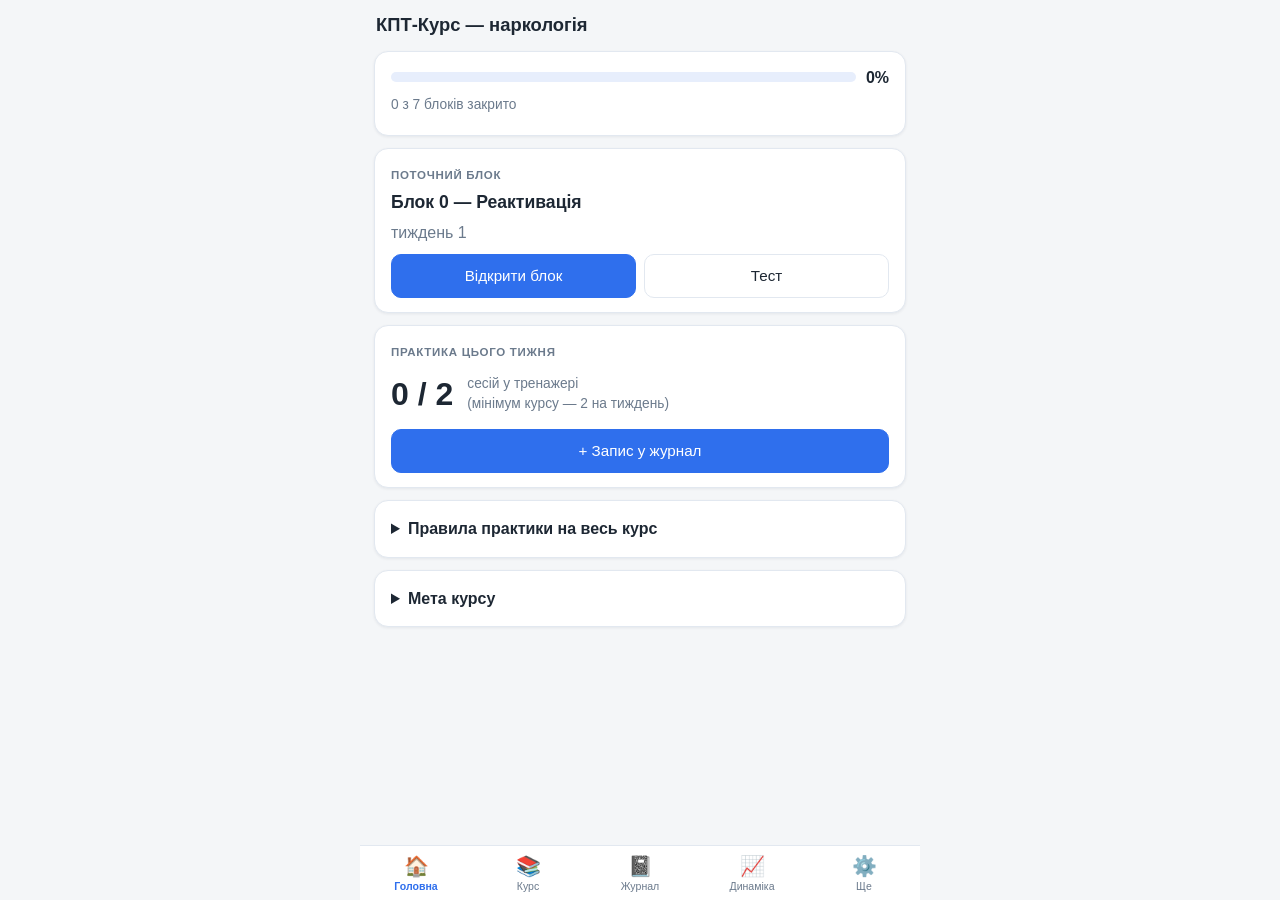
==== docs/index.html @ 7f6b6d1b "KPT course PWA: blocks, quizzes, session journal, CTS-R/MITI tracking Co-Authored-By: Claude Fable 5" ====
<!DOCTYPE html>
<html lang="uk">
<head>
  <meta charset="UTF-8">
  <meta name="viewport" content="width=device-width, initial-scale=1, viewport-fit=cover">
  <title>КПТ-Курс</title>
  <meta name="description" content="Супровід 16-тижневого курсу КПТ (наркологічний профіль): блоки, журнал сесій, тести знань, динаміка CTS-R/MITI.">
  <meta name="theme-color" content="#2f6fed">
  <link rel="manifest" href="manifest.webmanifest">
  <link rel="icon" href="icons/icon-192.png">
  <link rel="apple-touch-icon" href="icons/icon-192.png">
  <meta name="apple-mobile-web-app-capable" content="yes">
  <meta name="apple-mobile-web-app-status-bar-style" content="default">
  <meta name="apple-mobile-web-app-title" content="КПТ-Курс">
  <link rel="stylesheet" href="css/style.css">
</head>
<body>
  <div id="app"></div>
  <script src="js/data/course.js"></script>
  <script src="js/data/quiz.js"></script>
  <script src="js/store.js"></script>
  <script src="js/app.js"></script>
</body>
</html>
---- docs/css/style.css ----
:root {
  --bg: #f4f6f8;
  --card: #ffffff;
  --text: #1d2733;
  --muted: #6b7a8c;
  --accent: #2f6fed;
  --accent-soft: #e7eefc;
  --ok: #1f9d55;
  --ok-soft: #e3f5ea;
  --no: #d64545;
  --no-soft: #fbeaea;
  --warn-soft: #fdf3e3;
  --border: #e2e8f0;
  --radius: 14px;
  --shadow: 0 1px 3px rgba(20, 30, 50, 0.07);
}
@media (prefers-color-scheme: dark) {
  :root {
    --bg: #12161c;
    --card: #1c232d;
    --text: #e8edf3;
    --muted: #93a1b3;
    --accent: #6899f5;
    --accent-soft: #24304a;
    --ok: #4cc07d;
    --ok-soft: #1c3328;
    --no: #e07575;
    --no-soft: #3a2225;
    --warn-soft: #3a3122;
    --border: #2c3644;
    --shadow: none;
  }
}

* { box-sizing: border-box; }
html { -webkit-text-size-adjust: 100%; }
body {
  margin: 0;
  font-family: -apple-system, "Segoe UI", Roboto, "Helvetica Neue", Arial, sans-serif;
  background: var(--bg);
  color: var(--text);
  line-height: 1.45;
}

#app { max-width: 560px; margin: 0 auto; padding-bottom: calc(70px + env(safe-area-inset-bottom)); }

.top {
  position: sticky; top: 0; z-index: 10;
  background: var(--bg);
  padding: calc(12px + env(safe-area-inset-top)) 16px 8px;
  display: flex; align-items: center; gap: 8px;
}
.top h1 { font-size: 1.15rem; margin: 0; }
.back {
  text-decoration: none; color: var(--accent);
  font-size: 1.7rem; line-height: 1; padding: 0 8px 4px 0;
}

main { padding: 4px 14px 16px; }

.card {
  background: var(--card);
  border: 1px solid var(--border);
  border-radius: var(--radius);
  box-shadow: var(--shadow);
  padding: 14px 16px;
  margin-bottom: 12px;
}

h2 { font-size: 1.1rem; margin: 4px 0 2px; }
h3 { font-size: 1rem; margin: 0; }
p { margin: 6px 0; }
.small { font-size: 0.86rem; }
.muted { color: var(--muted); }
.center { text-align: center; }
.overline {
  font-size: 0.72rem; text-transform: uppercase; letter-spacing: 0.06em;
  color: var(--muted); margin: 4px 0 6px; font-weight: 600;
}

/* Кнопки */
.btn {
  display: inline-block;
  background: var(--card);
  border: 1px solid var(--border);
  color: var(--text);
  border-radius: 10px;
  padding: 10px 16px;
  font-size: 0.95rem;
  text-align: center;
  text-decoration: none;
  cursor: pointer;
  font-family: inherit;
}
.btn.primary { background: var(--accent); border-color: var(--accent); color: #fff; }
.btn.danger { background: var(--no-soft); border-color: var(--no); color: var(--no); }
.btn.wide { display: block; width: 100%; margin-top: 8px; }
.btn-row { display: flex; gap: 8px; margin-top: 10px; }
.btn-row .btn { flex: 1; }
.link-btn {
  background: none; border: none; color: var(--muted);
  font-size: 0.8rem; padding: 4px 0; cursor: pointer; text-decoration: underline;
}
.file-btn { display: block; margin-top: 8px; }

/* Прогрес */
.progress-row { display: flex; align-items: center; gap: 10px; }
.progress-bar {
  flex: 1; height: 10px; border-radius: 6px;
  background: var(--accent-soft); overflow: hidden;
}
.progress-bar.slim { height: 5px; margin: 6px 0 12px; }
.progress-bar div { height: 100%; background: var(--accent); border-radius: 6px; transition: width 0.3s; }
.progress-num { font-weight: 700; }

.big-num { font-size: 2rem; font-weight: 700; margin: 4px 0; }
.big-num.ok { color: var(--ok); }
.week-sessions { display: flex; align-items: center; gap: 14px; margin: 6px 0; }

/* Блоки */
.block-card {
  display: flex; align-items: center; gap: 12px;
  text-decoration: none; color: inherit;
}
.block-num {
  min-width: 40px; height: 40px; border-radius: 50%;
  background: var(--accent-soft); color: var(--accent);
  display: flex; align-items: center; justify-content: center;
  font-weight: 700; font-size: 1.1rem;
}
.b-done .block-num { background: var(--ok-soft); }
.b-cur { border-color: var(--accent); }
.block-info { flex: 1; }
.chev { color: var(--muted); font-size: 1.4rem; }

.badges { display: flex; flex-wrap: wrap; gap: 5px; align-items: center; }
.badge {
  display: inline-block; padding: 2px 9px; border-radius: 99px;
  background: var(--bg); border: 1px solid var(--border);
  font-size: 0.76rem; white-space: nowrap;
}
.badge.ok { background: var(--ok-soft); border-color: var(--ok); color: var(--ok); }
.badge.no { background: var(--no-soft); border-color: var(--no); color: var(--no); }
.badge.accent { background: var(--accent-soft); border-color: var(--accent); color: var(--accent); }

.trap { background: var(--warn-soft); }
.done-card { border-color: var(--ok); }
.pass-msg.ok { color: var(--ok); font-weight: 600; }

/* Чеклисти і форми */
.check-row {
  display: flex; gap: 10px; align-items: flex-start;
  padding: 7px 0; font-size: 0.92rem; cursor: pointer;
}
.check-row input { width: 19px; height: 19px; margin-top: 1px; flex-shrink: 0; accent-color: var(--accent); }

.form label { display: block; margin: 10px 0; font-size: 0.88rem; font-weight: 600; }
.form input[type="text"], .form input[type="date"], .form input[type="number"],
.form select, .form textarea {
  display: block; width: 100%; margin-top: 4px;
  padding: 10px; border: 1px solid var(--border); border-radius: 9px;
  background: var(--bg); color: var(--text);
  font-size: 0.95rem; font-family: inherit; font-weight: 400;
}
.score-row { display: flex; align-items: center; justify-content: space-between; gap: 10px; }
.score-row select { width: 76px; display: inline-block; margin: 0; }
.miti-grid { display: grid; grid-template-columns: 1fr 1fr; gap: 0 12px; }

/* Тест */
.q-text { font-weight: 600; font-size: 1rem; }
.options { display: flex; flex-direction: column; gap: 8px; margin: 12px 0; }
.opt {
  text-align: left; padding: 11px 13px;
  border: 1.5px solid var(--border); border-radius: 10px;
  background: var(--bg); color: var(--text);
  font-size: 0.92rem; font-family: inherit; cursor: pointer; line-height: 1.4;
}
.opt.right { border-color: var(--ok); background: var(--ok-soft); }
.opt.wrong { border-color: var(--no); background: var(--no-soft); }
.opt.dim { opacity: 0.55; }
.expl { border-radius: 10px; padding: 10px 13px; margin-bottom: 10px; }
.expl-ok { background: var(--ok-soft); }
.expl-no { background: var(--no-soft); }
.expl p { margin: 4px 0 0; }

/* Журнал */
.session-head { display: flex; justify-content: space-between; align-items: center; gap: 8px; flex-wrap: wrap; }
.note { background: var(--bg); border-radius: 8px; padding: 7px 10px; }

/* Динаміка */
.stat-head { display: flex; justify-content: space-between; align-items: baseline; }
.spark { width: 100%; height: 52px; margin-top: 6px; }
.spark-line { fill: none; stroke: var(--accent); stroke-width: 2; }
.spark-target { stroke: var(--border); stroke-width: 1; stroke-dasharray: 4 4; }
.spark-dot { fill: var(--no); }
.spark-dot.ok { fill: var(--ok); }

/* Деталі */
.details summary { font-weight: 600; cursor: pointer; padding: 2px 0; }
.rules { padding-left: 20px; font-size: 0.88rem; }
.rules li { margin: 6px 0; }

/* Таббар */
.tabbar {
  position: fixed; bottom: 0; left: 0; right: 0; z-index: 20;
  display: flex;
  background: var(--card);
  border-top: 1px solid var(--border);
  padding-bottom: env(safe-area-inset-bottom);
  max-width: 560px; margin: 0 auto;
}
.tabbar a {
  flex: 1; display: flex; flex-direction: column; align-items: center; gap: 1px;
  padding: 8px 0 6px; text-decoration: none;
  color: var(--muted); font-size: 0.66rem;
}
.tabbar a.active { color: var(--accent); font-weight: 600; }
.tabbar .ic { font-size: 1.25rem; line-height: 1.2; }
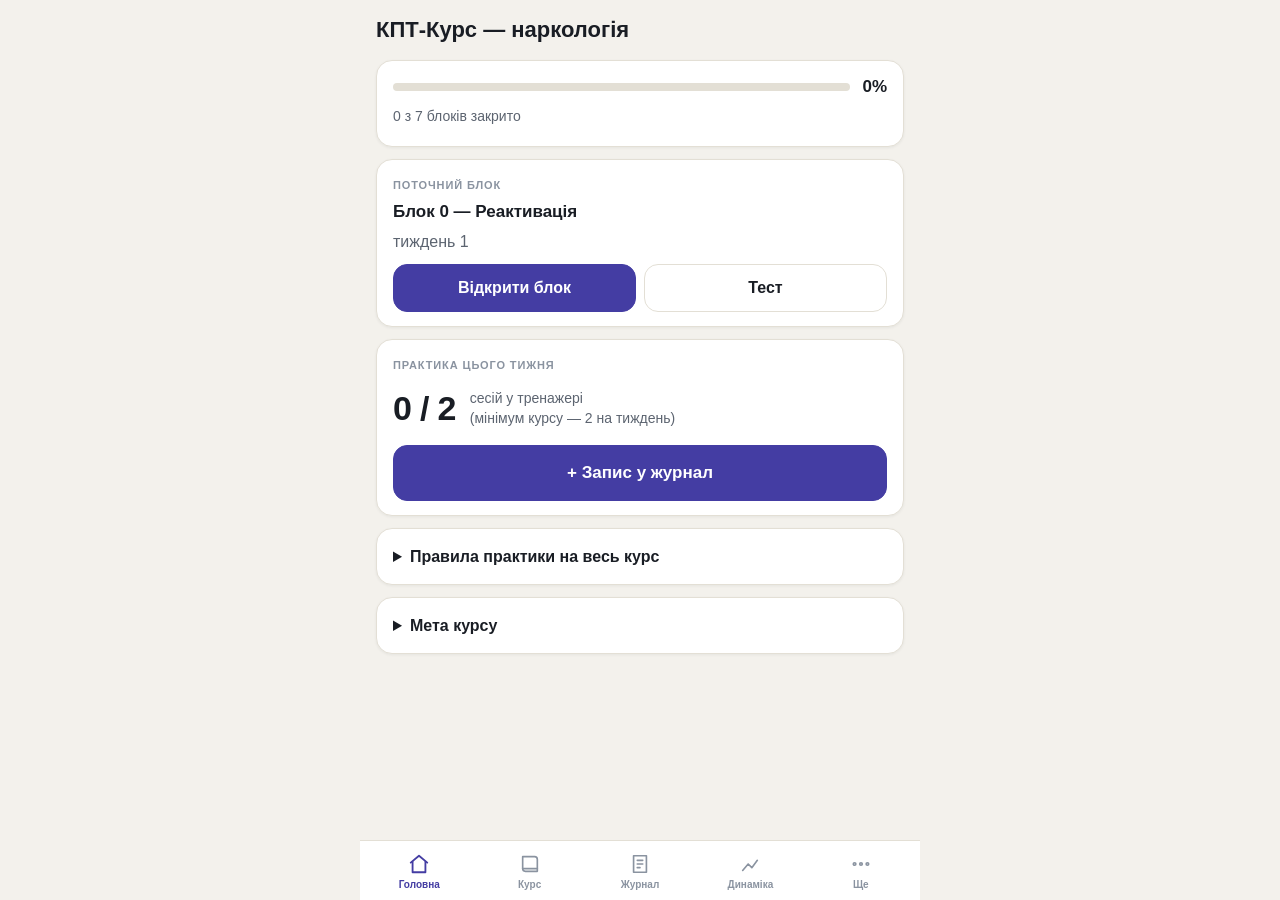
==== commit 1486dddf: "Redesign: warm paper theme, iris accent, ink question block (variant A) - New design tokens from Cla" ====
--- a/docs/index.html
+++ b/docs/index.html
@@ -5,7 +5,8 @@
   <meta name="viewport" content="width=device-width, initial-scale=1, viewport-fit=cover">
   <title>КПТ-Курс</title>
   <meta name="description" content="Супровід 16-тижневого курсу КПТ (наркологічний профіль): блоки, журнал сесій, тести знань, динаміка CTS-R/MITI.">
-  <meta name="theme-color" content="#2f6fed">
+  <meta name="theme-color" content="#F3F1EC" media="(prefers-color-scheme: light)">
+  <meta name="theme-color" content="#15171C" media="(prefers-color-scheme: dark)">
   <link rel="manifest" href="manifest.webmanifest">
   <link rel="icon" href="icons/icon-192.png">
   <link rel="apple-touch-icon" href="icons/icon-192.png">
--- a/docs/css/style.css
+++ b/docs/css/style.css
@@ -1,33 +1,65 @@
+/* КПТ-Курс — редизайн (липень 2026): теплий паперовий фон, ірисовий акцент,
+   «чорнильний» блок питання в тесті (варіант А). Токени — з docs/Design/handoff/tokens.css */
+
 :root {
-  --bg: #f4f6f8;
-  --card: #ffffff;
-  --text: #1d2733;
-  --muted: #6b7a8c;
-  --accent: #2f6fed;
-  --accent-soft: #e7eefc;
-  --ok: #1f9d55;
-  --ok-soft: #e3f5ea;
-  --no: #d64545;
-  --no-soft: #fbeaea;
-  --warn-soft: #fdf3e3;
-  --border: #e2e8f0;
+  /* Поверхні */
+  --bg: #F3F1EC;
+  --card: #FFFFFF;
+  --card-inset: #F5F3EE;   /* нотатка всередині картки */
+  --ink: #191D24;          /* інвертований блок питання / результату */
+  --ink-text: #F6F4EE;
+  --ink-muted: #9AA1AC;
+  --ink-overline: #A7A2E8;
+  --ink-ok: #6EC796;
+  --ink-no: #F0A0A0;
+
+  /* Текст */
+  --text: #191D24;
+  --muted: #5C6470;
+  --muted-2: #8A93A0;      /* підписи-лейбли, оверлайни */
+
+  /* Акцент (ірис) */
+  --accent: #443DA3;
+  --accent-soft: #E9E7FA;
+  --on-accent: #FFFFFF;
+
+  /* Семантика */
+  --ok: #1E7F4F;       --ok-soft: #DFF2E7;     --ok-border: #BCE3CD;   --ok-text: #14522F;
+  --no: #C43D3D;       --no-soft: #FADEDE;     --no-border: #F0C4C4;   --no-text: #7C2626;
+  --warn-soft: #FBEFD9;
+
+  --border: #E3DFD5;
+  --border-subtle: #EEEAE0;
+
+  /* Форма */
   --radius: 14px;
-  --shadow: 0 1px 3px rgba(20, 30, 50, 0.07);
-}
+  --radius-lg: 16px;
+  --radius-pill: 999px;
+  --shadow: 0 1px 3px rgba(25, 29, 36, 0.06);
+}
+
 @media (prefers-color-scheme: dark) {
   :root {
-    --bg: #12161c;
-    --card: #1c232d;
-    --text: #e8edf3;
-    --muted: #93a1b3;
-    --accent: #6899f5;
-    --accent-soft: #24304a;
-    --ok: #4cc07d;
-    --ok-soft: #1c3328;
-    --no: #e07575;
-    --no-soft: #3a2225;
-    --warn-soft: #3a3122;
-    --border: #2c3644;
+    --bg: #15171C;
+    --card: #1E2128;
+    --card-inset: rgba(255, 255, 255, 0.04);
+    --ink: #0F1115;
+    --ink-text: #EDEDE6;
+
+    --text: #EDEDE6;
+    --muted: #9AA1AC;
+    --muted-2: #767E8A;
+
+    --accent: #8B84E8;
+    --accent-soft: rgba(139, 132, 232, 0.16);
+    --on-accent: #15171C;
+
+    --ok: #8ED9AE;    --ok-soft: rgba(60, 168, 107, 0.14);   --ok-border: rgba(60, 168, 107, 0.35);  --ok-text: #8ED9AE;
+    --no: #E06A6A;    --no-soft: rgba(224, 106, 106, 0.14);  --no-border: rgba(224, 106, 106, 0.35); --no-text: #F0A0A0;
+    --warn-soft: rgba(217, 164, 65, 0.14);
+
+    --border: #2E323B;
+    --border-subtle: #2A2E36;
     --shadow: none;
   }
 }
@@ -39,82 +71,97 @@
   font-family: -apple-system, "Segoe UI", Roboto, "Helvetica Neue", Arial, sans-serif;
   background: var(--bg);
   color: var(--text);
+  font-size: 16px;
   line-height: 1.45;
-}
-
-#app { max-width: 560px; margin: 0 auto; padding-bottom: calc(70px + env(safe-area-inset-bottom)); }
+  font-variant-numeric: tabular-nums;
+}
+
+#app { max-width: 560px; margin: 0 auto; padding-bottom: calc(76px + env(safe-area-inset-bottom)); }
 
 .top {
   position: sticky; top: 0; z-index: 10;
   background: var(--bg);
-  padding: calc(12px + env(safe-area-inset-top)) 16px 8px;
-  display: flex; align-items: center; gap: 8px;
-}
-.top h1 { font-size: 1.15rem; margin: 0; }
+  padding: calc(14px + env(safe-area-inset-top)) 16px 10px;
+  display: flex; align-items: center; gap: 6px;
+}
+.top h1 { font-size: 22px; font-weight: 750; margin: 0; }
 .back {
-  text-decoration: none; color: var(--accent);
-  font-size: 1.7rem; line-height: 1; padding: 0 8px 4px 0;
-}
-
-main { padding: 4px 14px 16px; }
+  flex: none; width: 40px; height: 40px; margin-left: -12px;
+  display: flex; align-items: center; justify-content: center;
+  text-decoration: none; color: var(--text);
+  font-size: 22px; line-height: 1;
+}
+
+/* Шапка тесту: хлібна крихта + лічильник */
+.quiz-crumb {
+  font-size: 13px; font-weight: 700; letter-spacing: 0.08em;
+  text-transform: uppercase; color: var(--muted);
+}
+.quiz-count { margin-left: auto; font-size: 13px; font-weight: 600; color: var(--muted); }
+
+main { padding: 4px 16px 16px; }
 
 .card {
   background: var(--card);
   border: 1px solid var(--border);
-  border-radius: var(--radius);
+  border-radius: var(--radius-lg);
   box-shadow: var(--shadow);
   padding: 14px 16px;
   margin-bottom: 12px;
 }
 
-h2 { font-size: 1.1rem; margin: 4px 0 2px; }
-h3 { font-size: 1rem; margin: 0; }
+h2 { font-size: 17px; font-weight: 650; margin: 4px 0 2px; }
+h3 { font-size: 16px; font-weight: 650; margin: 0; }
 p { margin: 6px 0; }
-.small { font-size: 0.86rem; }
+.small { font-size: 14px; }
 .muted { color: var(--muted); }
 .center { text-align: center; }
 .overline {
-  font-size: 0.72rem; text-transform: uppercase; letter-spacing: 0.06em;
-  color: var(--muted); margin: 4px 0 6px; font-weight: 600;
+  font-size: 11px; text-transform: uppercase; letter-spacing: 0.08em;
+  color: var(--muted-2); margin: 4px 0 6px; font-weight: 700;
 }
 
 /* Кнопки */
 .btn {
-  display: inline-block;
+  display: inline-flex; align-items: center; justify-content: center;
   background: var(--card);
-  border: 1px solid var(--border);
+  border: 1.5px solid var(--border);
   color: var(--text);
-  border-radius: 10px;
-  padding: 10px 16px;
-  font-size: 0.95rem;
+  border-radius: var(--radius);
+  padding: 12px 16px;
+  min-height: 48px;
+  font-size: 16px; font-weight: 650;
   text-align: center;
   text-decoration: none;
   cursor: pointer;
   font-family: inherit;
-}
-.btn.primary { background: var(--accent); border-color: var(--accent); color: #fff; }
-.btn.danger { background: var(--no-soft); border-color: var(--no); color: var(--no); }
-.btn.wide { display: block; width: 100%; margin-top: 8px; }
+  line-height: 1.2;
+}
+.btn.primary { background: var(--accent); border-color: var(--accent); color: var(--on-accent); }
+.btn.ghost { background: transparent; border-color: var(--accent); color: var(--accent); }
+.btn.danger { background: var(--no-soft); border-color: var(--no-border); color: var(--no-text); }
+.btn.wide { display: flex; width: 100%; margin-top: 8px; min-height: 56px; font-size: 17px; }
 .btn-row { display: flex; gap: 8px; margin-top: 10px; }
 .btn-row .btn { flex: 1; }
 .link-btn {
   background: none; border: none; color: var(--muted);
-  font-size: 0.8rem; padding: 4px 0; cursor: pointer; text-decoration: underline;
-}
-.file-btn { display: block; margin-top: 8px; }
+  font-size: 14px; font-weight: 600; padding: 8px 4px; cursor: pointer;
+  font-family: inherit;
+}
+.file-btn { display: flex; margin-top: 8px; }
 
 /* Прогрес */
-.progress-row { display: flex; align-items: center; gap: 10px; }
+.progress-row { display: flex; align-items: center; gap: 12px; }
 .progress-bar {
-  flex: 1; height: 10px; border-radius: 6px;
-  background: var(--accent-soft); overflow: hidden;
-}
-.progress-bar.slim { height: 5px; margin: 6px 0 12px; }
-.progress-bar div { height: 100%; background: var(--accent); border-radius: 6px; transition: width 0.3s; }
-.progress-num { font-weight: 700; }
-
-.big-num { font-size: 2rem; font-weight: 700; margin: 4px 0; }
-.big-num.ok { color: var(--ok); }
+  flex: 1; height: 8px; border-radius: var(--radius-pill);
+  background: var(--border); overflow: hidden;
+}
+.progress-bar.slim { height: 4px; margin: 6px 0 20px; }
+.progress-bar div { height: 100%; background: var(--accent); border-radius: var(--radius-pill); transition: width 0.3s; }
+.progress-num { font-weight: 750; font-size: 17px; }
+
+.big-num { font-size: 34px; font-weight: 800; letter-spacing: -0.02em; margin: 4px 0; }
+.big-num.ok { color: var(--ok-text); }
 .week-sessions { display: flex; align-items: center; gap: 14px; margin: 6px 0; }
 
 /* Блоки */
@@ -126,66 +173,152 @@
   min-width: 40px; height: 40px; border-radius: 50%;
   background: var(--accent-soft); color: var(--accent);
   display: flex; align-items: center; justify-content: center;
-  font-weight: 700; font-size: 1.1rem;
-}
-.b-done .block-num { background: var(--ok-soft); }
-.b-cur { border-color: var(--accent); }
+  font-weight: 700; font-size: 17px;
+}
+.b-done .block-num { background: var(--ok-soft); color: var(--ok-text); }
+.b-cur { border: 1.5px solid var(--accent); }
 .block-info { flex: 1; }
-.chev { color: var(--muted); font-size: 1.4rem; }
-
-.badges { display: flex; flex-wrap: wrap; gap: 5px; align-items: center; }
+.chev { color: var(--muted-2); font-size: 22px; }
+
+.badges { display: flex; flex-wrap: wrap; gap: 6px; align-items: center; }
 .badge {
-  display: inline-block; padding: 2px 9px; border-radius: 99px;
+  display: inline-flex; align-items: center;
+  padding: 4px 10px; border-radius: var(--radius-pill);
   background: var(--bg); border: 1px solid var(--border);
-  font-size: 0.76rem; white-space: nowrap;
-}
-.badge.ok { background: var(--ok-soft); border-color: var(--ok); color: var(--ok); }
-.badge.no { background: var(--no-soft); border-color: var(--no); color: var(--no); }
-.badge.accent { background: var(--accent-soft); border-color: var(--accent); color: var(--accent); }
-
-.trap { background: var(--warn-soft); }
-.done-card { border-color: var(--ok); }
-.pass-msg.ok { color: var(--ok); font-weight: 600; }
+  font-size: 13px; font-weight: 650; color: var(--muted);
+  white-space: nowrap;
+}
+.badge.ok { background: var(--ok-soft); border-color: var(--ok-border); color: var(--ok-text); }
+.badge.no { background: var(--no-soft); border-color: var(--no-border); color: var(--no-text); }
+.badge.accent { background: var(--accent-soft); border-color: transparent; color: var(--accent); }
+
+.trap { background: var(--warn-soft); border-color: transparent; }
+.done-card { border-color: var(--ok-border); }
+.pass-msg.ok { color: var(--ok-text); font-weight: 650; }
 
 /* Чеклисти і форми */
 .check-row {
   display: flex; gap: 10px; align-items: flex-start;
-  padding: 7px 0; font-size: 0.92rem; cursor: pointer;
-}
-.check-row input { width: 19px; height: 19px; margin-top: 1px; flex-shrink: 0; accent-color: var(--accent); }
-
-.form label { display: block; margin: 10px 0; font-size: 0.88rem; font-weight: 600; }
+  padding: 8px 0; font-size: 15px; cursor: pointer;
+}
+.check-row input { width: 20px; height: 20px; margin-top: 1px; flex-shrink: 0; accent-color: var(--accent); }
+
+.form label { display: block; margin: 12px 0; font-size: 13px; font-weight: 650; color: var(--muted); }
 .form input[type="text"], .form input[type="date"], .form input[type="number"],
 .form select, .form textarea {
-  display: block; width: 100%; margin-top: 4px;
-  padding: 10px; border: 1px solid var(--border); border-radius: 9px;
+  display: block; width: 100%; margin-top: 5px;
+  padding: 12px; border: 1.5px solid var(--border); border-radius: 10px;
   background: var(--bg); color: var(--text);
-  font-size: 0.95rem; font-family: inherit; font-weight: 400;
+  font-size: 16px; font-family: inherit; font-weight: 400;
+}
+.form input:focus-visible, .form select:focus-visible, .form textarea:focus-visible {
+  outline: none; border-color: var(--accent);
 }
 .score-row { display: flex; align-items: center; justify-content: space-between; gap: 10px; }
 .score-row select { width: 76px; display: inline-block; margin: 0; }
 .miti-grid { display: grid; grid-template-columns: 1fr 1fr; gap: 0 12px; }
 
-/* Тест */
-.q-text { font-weight: 600; font-size: 1rem; }
-.options { display: flex; flex-direction: column; gap: 8px; margin: 12px 0; }
+/* Тест — варіант А: питання як «чорнильний» блок */
+.quiz-q {
+  background: var(--ink); color: var(--ink-text);
+  border-radius: var(--radius-lg);
+  padding: 22px 20px 24px;
+  margin: 0 0 20px;
+}
+.quiz-q-label {
+  font-size: 11px; font-weight: 700; letter-spacing: 0.1em;
+  text-transform: uppercase; color: var(--ink-overline);
+  margin: 0 0 10px;
+}
+.quiz-q-text {
+  font-size: 20px; font-weight: 600; line-height: 1.4;
+  margin: 0; text-wrap: pretty;
+}
+
+.options { display: flex; flex-direction: column; gap: 10px; margin: 0 0 16px; }
 .opt {
-  text-align: left; padding: 11px 13px;
-  border: 1.5px solid var(--border); border-radius: 10px;
-  background: var(--bg); color: var(--text);
-  font-size: 0.92rem; font-family: inherit; cursor: pointer; line-height: 1.4;
-}
-.opt.right { border-color: var(--ok); background: var(--ok-soft); }
-.opt.wrong { border-color: var(--no); background: var(--no-soft); }
-.opt.dim { opacity: 0.55; }
-.expl { border-radius: 10px; padding: 10px 13px; margin-bottom: 10px; }
-.expl-ok { background: var(--ok-soft); }
-.expl-no { background: var(--no-soft); }
-.expl p { margin: 4px 0 0; }
+  display: flex; gap: 12px; align-items: flex-start;
+  text-align: left; padding: 14px 16px; min-height: 56px;
+  border: 1.5px solid var(--border); border-radius: var(--radius);
+  background: var(--card); color: var(--text);
+  font-size: 16px; font-family: inherit; cursor: pointer; line-height: 1.45;
+}
+.opt:active { border-color: var(--accent); }
+.opt-key {
+  flex: none; width: 26px; height: 26px; border-radius: 8px;
+  background: var(--bg); border: 1px solid var(--border);
+  display: flex; align-items: center; justify-content: center;
+  font-size: 13px; font-weight: 700; color: var(--muted);
+}
+.opt-text { padding-top: 2px; }
+.opt.right { background: var(--ok-soft); border-color: var(--ok); color: var(--ok-text); font-weight: 550; }
+.opt.right .opt-key { background: var(--ok); border-color: var(--ok); color: var(--bg); }
+.opt.wrong { background: var(--no-soft); border-color: var(--no); color: var(--no-text); font-weight: 550; }
+.opt.wrong .opt-key { background: var(--no); border-color: var(--no); color: var(--bg); }
+.opt.dim { opacity: 0.45; }
+.opt:disabled { cursor: default; }
+
+.expl {
+  background: var(--card); border: 1.5px solid var(--border);
+  border-radius: var(--radius); padding: 16px; margin-bottom: 16px;
+}
+.expl-label {
+  font-size: 13px; font-weight: 700; letter-spacing: 0.06em;
+  text-transform: uppercase; margin: 0 0 6px;
+}
+.expl-ok .expl-label { color: var(--ok); }
+.expl-no .expl-label { color: var(--no); }
+.expl p { margin: 0; font-size: 15px; line-height: 1.5; }
+
+/* Результат тесту */
+.result-card {
+  background: var(--ink); border-radius: 20px;
+  padding: 40px 24px; text-align: center;
+  margin: 24px 0;
+}
+.result-overline {
+  font-size: 11px; font-weight: 700; letter-spacing: 0.12em;
+  text-transform: uppercase; color: var(--ink-overline);
+  margin: 0 0 16px;
+}
+.result-score {
+  font-size: 56px; font-weight: 800; color: var(--ink-text);
+  line-height: 1; letter-spacing: -0.02em;
+}
+.result-pct { font-size: 20px; font-weight: 600; color: var(--ink-text); margin: 12px 0 0; }
+.result-pct.ok { color: var(--ink-ok); }
+.result-pct.no { color: var(--ink-no); }
+.result-note { font-size: 14px; color: var(--ink-muted); margin: 8px 0 0; }
 
 /* Журнал */
-.session-head { display: flex; justify-content: space-between; align-items: center; gap: 8px; flex-wrap: wrap; }
-.note { background: var(--bg); border-radius: 8px; padding: 7px 10px; }
+.session { padding: 0; overflow: hidden; }
+.session-head {
+  display: flex; align-items: center; gap: 10px; flex-wrap: wrap;
+  padding: 14px 16px;
+  border-bottom: 1px solid var(--border-subtle);
+}
+.session-date { flex: none; font-size: 16px; font-weight: 750; white-space: nowrap; }
+.session-flag { margin-left: auto; flex: none; color: var(--no); display: flex; }
+.session-grid {
+  display: grid; grid-template-columns: 72px 1fr; gap: 6px 12px;
+  padding: 12px 16px 0;
+  font-size: 15px; line-height: 1.4;
+}
+.session-label { color: var(--muted-2); font-size: 13px; font-weight: 650; padding-top: 1px; }
+.session-chips { display: flex; flex-wrap: wrap; gap: 6px; padding: 12px 16px 0; }
+.session-chips + .session-chips { padding-top: 8px; }
+.session-note {
+  margin: 12px 16px 0;
+  background: var(--card-inset); border-radius: 12px;
+  padding: 12px 14px;
+}
+.session-note .overline { margin: 0 0 4px; }
+.session-note p { margin: 0; font-size: 15px; line-height: 1.45; }
+.session-actions { display: flex; justify-content: flex-end; padding: 4px 16px 10px; }
+.session-actions .link-btn { color: var(--no); }
+.session-empty { padding: 14px 16px; }
+
+.journal-hint { font-size: 13px; color: var(--muted-2); margin: 8px 2px 14px; }
 
 /* Динаміка */
 .stat-head { display: flex; justify-content: space-between; align-items: baseline; }
@@ -196,23 +329,24 @@
 .spark-dot.ok { fill: var(--ok); }
 
 /* Деталі */
-.details summary { font-weight: 600; cursor: pointer; padding: 2px 0; }
-.rules { padding-left: 20px; font-size: 0.88rem; }
+.details summary { font-weight: 650; font-size: 16px; cursor: pointer; padding: 2px 0; }
+.rules { padding-left: 20px; font-size: 14px; }
 .rules li { margin: 6px 0; }
 
 /* Таббар */
 .tabbar {
   position: fixed; bottom: 0; left: 0; right: 0; z-index: 20;
-  display: flex;
+  display: grid; grid-template-columns: repeat(5, 1fr);
   background: var(--card);
   border-top: 1px solid var(--border);
-  padding-bottom: env(safe-area-inset-bottom);
+  padding: 6px 4px calc(4px + env(safe-area-inset-bottom));
   max-width: 560px; margin: 0 auto;
 }
 .tabbar a {
-  flex: 1; display: flex; flex-direction: column; align-items: center; gap: 1px;
-  padding: 8px 0 6px; text-decoration: none;
-  color: var(--muted); font-size: 0.66rem;
-}
-.tabbar a.active { color: var(--accent); font-weight: 600; }
-.tabbar .ic { font-size: 1.25rem; line-height: 1.2; }
+  display: flex; flex-direction: column; align-items: center; gap: 3px;
+  padding: 6px 0 4px; text-decoration: none;
+  color: var(--muted-2); font-size: 10px; font-weight: 650;
+}
+.tabbar a.active { color: var(--accent); font-weight: 700; }
+.tabbar svg { display: block; }
+.tabbar a.active svg { stroke-width: 2; }
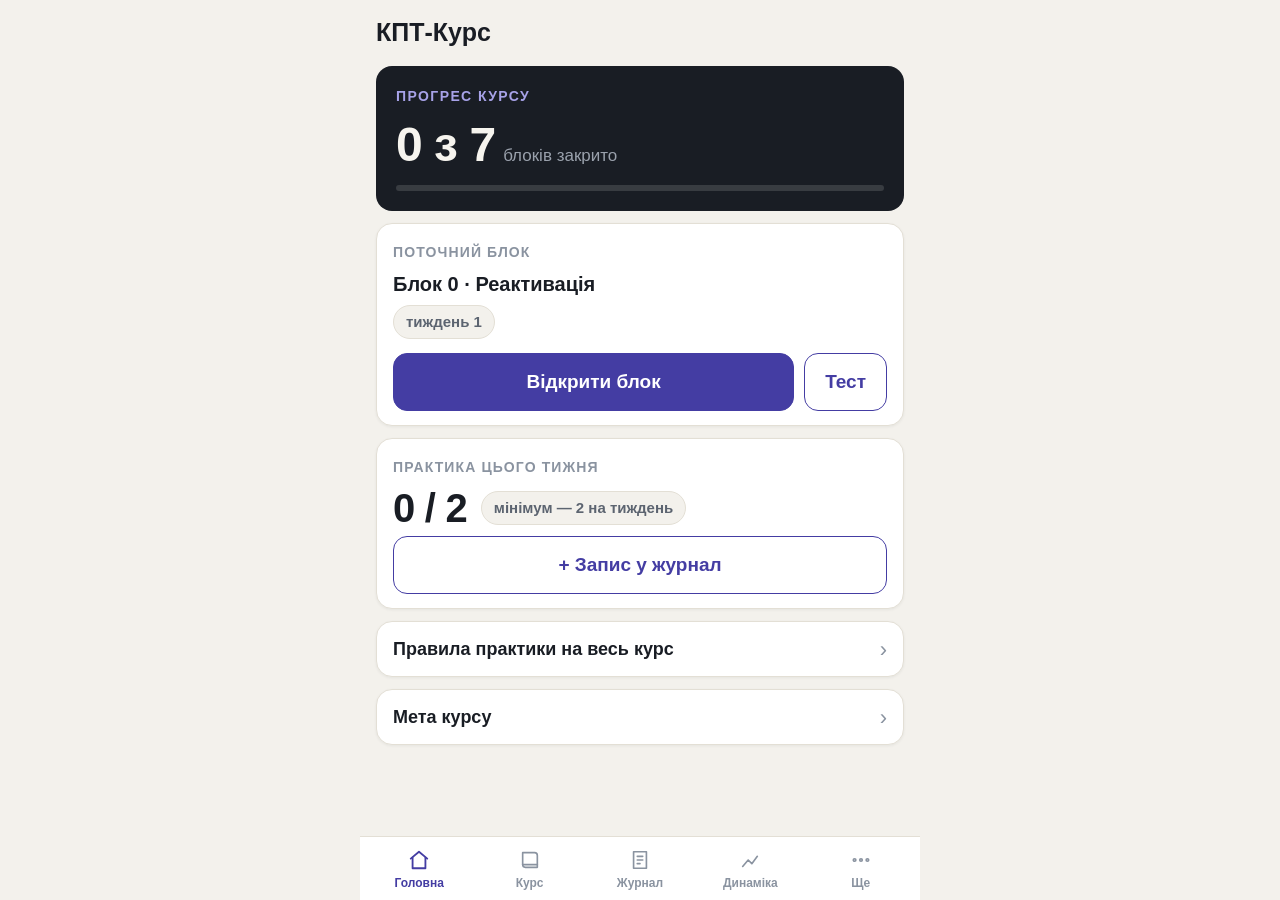
==== commit dfa0269c: "Add Pro question bank (252 questions) with in-app bank switcher - New docs/js/data/quiz-pro.js: 36 q" ====
--- a/docs/index.html
+++ b/docs/index.html
@@ -19,6 +19,7 @@
   <div id="app"></div>
   <script src="js/data/course.js"></script>
   <script src="js/data/quiz.js"></script>
+  <script src="js/data/quiz-pro.js"></script>
   <script src="js/store.js"></script>
   <script src="js/app.js"></script>
 </body>
--- a/docs/css/style.css
+++ b/docs/css/style.css
@@ -1,17 +1,18 @@
 /* КПТ-Курс — редизайн (липень 2026): теплий паперовий фон, ірисовий акцент,
-   «чорнильний» блок питання в тесті (варіант А). Токени — з docs/Design/handoff/tokens.css */
+   «чорнильний» блок питання в тесті (варіант А). Токени — з design/handoff/tokens.css */
 
 :root {
   /* Поверхні */
   --bg: #F3F1EC;
   --card: #FFFFFF;
-  --card-inset: #F5F3EE;   /* нотатка всередині картки */
-  --ink: #191D24;          /* інвертований блок питання / результату */
+  --field: #F5F3EE;        /* поля вводу, нотатка всередині картки */
+  --ink: #191D24;          /* інвертований блок питання / результату / hero */
   --ink-text: #F6F4EE;
   --ink-muted: #9AA1AC;
   --ink-overline: #A7A2E8;
   --ink-ok: #6EC796;
   --ink-no: #F0A0A0;
+  --accent-on-ink: #8B84E8;
 
   /* Текст */
   --text: #191D24;
@@ -26,8 +27,9 @@
   /* Семантика */
   --ok: #1E7F4F;       --ok-soft: #DFF2E7;     --ok-border: #BCE3CD;   --ok-text: #14522F;
   --no: #C43D3D;       --no-soft: #FADEDE;     --no-border: #F0C4C4;   --no-text: #7C2626;
-  --warn-soft: #FBEFD9;
-
+  --warn-soft: #FBEFD9;  --warn-border: #EBD9B4;  --warn-text: #8A6A1F;  --warn-body: #4A3F28;
+
+  --checkbox-border: #C8CDD5;
   --border: #E3DFD5;
   --border-subtle: #EEEAE0;
 
@@ -42,9 +44,10 @@
   :root {
     --bg: #15171C;
     --card: #1E2128;
-    --card-inset: rgba(255, 255, 255, 0.04);
+    --field: rgba(255, 255, 255, 0.06);
     --ink: #0F1115;
     --ink-text: #EDEDE6;
+    --accent-on-ink: #8B84E8;
 
     --text: #EDEDE6;
     --muted: #9AA1AC;
@@ -56,8 +59,9 @@
 
     --ok: #8ED9AE;    --ok-soft: rgba(60, 168, 107, 0.14);   --ok-border: rgba(60, 168, 107, 0.35);  --ok-text: #8ED9AE;
     --no: #E06A6A;    --no-soft: rgba(224, 106, 106, 0.14);  --no-border: rgba(224, 106, 106, 0.35); --no-text: #F0A0A0;
-    --warn-soft: rgba(217, 164, 65, 0.14);
-
+    --warn-soft: rgba(217, 164, 65, 0.14);  --warn-border: rgba(217, 164, 65, 0.35);  --warn-text: #D9B96A;  --warn-body: #CBBE9E;
+
+    --checkbox-border: #3A404B;
     --border: #2E323B;
     --border-subtle: #2A2E36;
     --shadow: none;
@@ -71,8 +75,8 @@
   font-family: -apple-system, "Segoe UI", Roboto, "Helvetica Neue", Arial, sans-serif;
   background: var(--bg);
   color: var(--text);
-  font-size: 16px;
-  line-height: 1.45;
+  font-size: 19px;
+  line-height: 1.5;
   font-variant-numeric: tabular-nums;
 }
 
@@ -84,20 +88,21 @@
   padding: calc(14px + env(safe-area-inset-top)) 16px 10px;
   display: flex; align-items: center; gap: 6px;
 }
-.top h1 { font-size: 22px; font-weight: 750; margin: 0; }
+.top h1 { font-size: 25px; font-weight: 750; margin: 0; }
+.top .back + h1 { font-size: 21px; line-height: 1.3; }
 .back {
   flex: none; width: 40px; height: 40px; margin-left: -12px;
   display: flex; align-items: center; justify-content: center;
   text-decoration: none; color: var(--text);
-  font-size: 22px; line-height: 1;
+  font-size: 24px; line-height: 1;
 }
 
 /* Шапка тесту: хлібна крихта + лічильник */
 .quiz-crumb {
-  font-size: 13px; font-weight: 700; letter-spacing: 0.08em;
+  font-size: 15px; font-weight: 700; letter-spacing: 0.08em;
   text-transform: uppercase; color: var(--muted);
 }
-.quiz-count { margin-left: auto; font-size: 13px; font-weight: 600; color: var(--muted); }
+.quiz-count { margin-left: auto; font-size: 15px; font-weight: 600; color: var(--muted); }
 
 main { padding: 4px 16px 16px; }
 
@@ -110,14 +115,14 @@
   margin-bottom: 12px;
 }
 
-h2 { font-size: 17px; font-weight: 650; margin: 4px 0 2px; }
-h3 { font-size: 16px; font-weight: 650; margin: 0; }
+h2 { font-size: 20px; font-weight: 650; margin: 4px 0 2px; }
+h3 { font-size: 19px; font-weight: 650; margin: 0; }
 p { margin: 6px 0; }
-.small { font-size: 14px; }
+.small { font-size: 17px; }
 .muted { color: var(--muted); }
 .center { text-align: center; }
 .overline {
-  font-size: 11px; text-transform: uppercase; letter-spacing: 0.08em;
+  font-size: 14px; text-transform: uppercase; letter-spacing: 0.08em;
   color: var(--muted-2); margin: 4px 0 6px; font-weight: 700;
 }
 
@@ -129,8 +134,8 @@
   color: var(--text);
   border-radius: var(--radius);
   padding: 12px 16px;
-  min-height: 48px;
-  font-size: 16px; font-weight: 650;
+  min-height: 52px;
+  font-size: 18px; font-weight: 650;
   text-align: center;
   text-decoration: none;
   cursor: pointer;
@@ -139,30 +144,55 @@
 }
 .btn.primary { background: var(--accent); border-color: var(--accent); color: var(--on-accent); }
 .btn.ghost { background: transparent; border-color: var(--accent); color: var(--accent); }
-.btn.danger { background: var(--no-soft); border-color: var(--no-border); color: var(--no-text); }
-.btn.wide { display: flex; width: 100%; margin-top: 8px; min-height: 56px; font-size: 17px; }
-.btn-row { display: flex; gap: 8px; margin-top: 10px; }
-.btn-row .btn { flex: 1; }
+.btn.danger { background: transparent; border-color: var(--no); color: var(--no); }
+.btn.ink { background: var(--ink); border-color: var(--ink); color: var(--ink-text); font-size: 17px; }
+.btn.wide { display: flex; width: 100%; margin-top: 8px; min-height: 58px; font-size: 19px; }
+.btn-row { display: flex; gap: 10px; margin-top: 14px; }
+.btn-row .btn { flex: 1; min-height: 58px; font-size: 19px; }
+.btn-row .btn.fit { flex: none; padding: 0 20px; }
 .link-btn {
   background: none; border: none; color: var(--muted);
-  font-size: 14px; font-weight: 600; padding: 8px 4px; cursor: pointer;
+  font-size: 16px; font-weight: 600; padding: 8px 4px; cursor: pointer;
   font-family: inherit;
 }
 .file-btn { display: flex; margin-top: 8px; }
 
 /* Прогрес */
-.progress-row { display: flex; align-items: center; gap: 12px; }
 .progress-bar {
   flex: 1; height: 8px; border-radius: var(--radius-pill);
   background: var(--border); overflow: hidden;
 }
 .progress-bar.slim { height: 4px; margin: 6px 0 20px; }
 .progress-bar div { height: 100%; background: var(--accent); border-radius: var(--radius-pill); transition: width 0.3s; }
-.progress-num { font-weight: 750; font-size: 17px; }
-
-.big-num { font-size: 34px; font-weight: 800; letter-spacing: -0.02em; margin: 4px 0; }
-.big-num.ok { color: var(--ok-text); }
-.week-sessions { display: flex; align-items: center; gap: 14px; margin: 6px 0; }
+
+/* Головна: hero прогресу (чорнильний) */
+.hero-ink {
+  background: var(--ink);
+  border: none;
+  border-radius: var(--radius-lg);
+  padding: 20px;
+  margin-bottom: 12px;
+}
+.hero-top { display: flex; align-items: baseline; gap: 10px; }
+.hero-top .overline { color: var(--ink-overline); letter-spacing: 0.1em; margin: 0; }
+.hero-week { margin-left: auto; font-size: 15px; font-weight: 650; color: var(--ink-muted); white-space: nowrap; }
+.hero-num-row { display: flex; align-items: baseline; gap: 8px; margin-top: 14px; }
+.hero-num { font-size: 48px; font-weight: 800; color: var(--ink-text); line-height: 1; letter-spacing: -0.02em; }
+.hero-cap { font-size: 17px; color: var(--ink-muted); }
+.hero-bar { margin-top: 16px; height: 6px; background: rgba(246, 244, 238, 0.14); border-radius: var(--radius-pill); overflow: hidden; }
+.hero-bar div { height: 100%; background: var(--accent-on-ink); border-radius: var(--radius-pill); transition: width 0.3s; }
+
+/* Головна: практика */
+.week-sessions { display: flex; align-items: center; gap: 14px; margin: 10px 0 0; }
+.practice-num { font-size: 40px; font-weight: 800; line-height: 1; letter-spacing: -0.02em; }
+.practice-num.ok { color: var(--ok); }
+
+/* Головна: повторення */
+.repeat-card {
+  display: flex; align-items: center; gap: 12px;
+  background: var(--warn-soft); border-color: var(--warn-border);
+}
+.repeat-card .repeat-sub { font-size: 16px; color: var(--warn-body); margin: 2px 0 0; }
 
 /* Блоки */
 .block-card {
@@ -170,53 +200,94 @@
   text-decoration: none; color: inherit;
 }
 .block-num {
-  min-width: 40px; height: 40px; border-radius: 50%;
-  background: var(--accent-soft); color: var(--accent);
+  flex: none; width: 42px; height: 42px; border-radius: 50%;
+  background: var(--bg); border: 1px solid var(--border); color: var(--muted);
   display: flex; align-items: center; justify-content: center;
-  font-weight: 700; font-size: 17px;
-}
-.b-done .block-num { background: var(--ok-soft); color: var(--ok-text); }
-.b-cur { border: 1.5px solid var(--accent); }
-.block-info { flex: 1; }
-.chev { color: var(--muted-2); font-size: 22px; }
+  font-weight: 750; font-size: 18px;
+}
+.b-done .block-num { background: var(--ok-soft); border-color: var(--ok-border); color: var(--ok); }
+.b-cur { border: 2px solid var(--accent); box-shadow: 0 2px 10px rgba(68, 61, 163, 0.12); padding: 13px 15px; }
+.b-cur .block-num { background: var(--accent); border-color: var(--accent); color: var(--on-accent); }
+.block-info { flex: 1; min-width: 0; }
+.block-info h3 { line-height: 1.3; }
+.block-info .badges { margin-top: 6px; }
 
 .badges { display: flex; flex-wrap: wrap; gap: 6px; align-items: center; }
 .badge {
   display: inline-flex; align-items: center;
-  padding: 4px 10px; border-radius: var(--radius-pill);
+  padding: 5px 12px; border-radius: var(--radius-pill);
   background: var(--bg); border: 1px solid var(--border);
-  font-size: 13px; font-weight: 650; color: var(--muted);
+  font-size: 15px; font-weight: 650; color: var(--muted);
   white-space: nowrap;
 }
 .badge.ok { background: var(--ok-soft); border-color: var(--ok-border); color: var(--ok-text); }
 .badge.no { background: var(--no-soft); border-color: var(--no-border); color: var(--no-text); }
 .badge.accent { background: var(--accent-soft); border-color: transparent; color: var(--accent); }
-
-.trap { background: var(--warn-soft); border-color: transparent; }
+.badges.sm .badge { font-size: 14px; padding: 4px 10px; }
+
+/* Попереджувальна картка (пастка блоку, стагнація) */
+.trap { background: var(--warn-soft); border-color: var(--warn-border); }
+.trap .overline { color: var(--warn-text); }
+.trap p { color: var(--warn-body); }
+.trap-head { display: flex; align-items: center; gap: 8px; }
+.trap-head .overline { margin: 0; }
+.trap-head svg { color: var(--warn-text); flex: none; }
+
 .done-card { border-color: var(--ok-border); }
 .pass-msg.ok { color: var(--ok-text); font-weight: 650; }
 
-/* Чеклисти і форми */
+/* Чекбокси */
 .check-row {
-  display: flex; gap: 10px; align-items: flex-start;
-  padding: 8px 0; font-size: 15px; cursor: pointer;
-}
-.check-row input { width: 20px; height: 20px; margin-top: 1px; flex-shrink: 0; accent-color: var(--accent); }
-
-.form label { display: block; margin: 12px 0; font-size: 13px; font-weight: 650; color: var(--muted); }
+  display: flex; gap: 12px; align-items: center;
+  min-height: 54px; padding: 4px 0; font-size: 18px; cursor: pointer;
+  margin: 0;
+}
+.check-row input {
+  appearance: none; -webkit-appearance: none;
+  width: 26px; height: 26px; margin: 0; flex-shrink: 0;
+  border-radius: 8px; border: 1.5px solid var(--checkbox-border);
+  background: var(--card);
+  cursor: pointer;
+}
+.check-row input:checked {
+  background: var(--ok) url("data:image/svg+xml;utf8,<svg xmlns='http://www.w3.org/2000/svg' viewBox='0 0 24 24' fill='none' stroke='white' stroke-width='3.5' stroke-linecap='round' stroke-linejoin='round'><path d='M20 6 9 17l-5-5'/></svg>") center / 16px no-repeat;
+  border-color: var(--ok);
+}
+.checklist .check-row { border-bottom: 1px solid var(--border-subtle); }
+.checklist .check-row:last-of-type { border-bottom: none; }
+.checklist .check-row:has(input:checked) span { color: var(--muted-2); text-decoration: line-through; }
+
+/* Форми */
+.form label { display: block; margin: 0 0 14px; font-size: 15px; font-weight: 650; color: var(--muted); }
+.form label:last-of-type { margin-bottom: 0; }
 .form input[type="text"], .form input[type="date"], .form input[type="number"],
 .form select, .form textarea {
-  display: block; width: 100%; margin-top: 5px;
-  padding: 12px; border: 1.5px solid var(--border); border-radius: 10px;
-  background: var(--bg); color: var(--text);
-  font-size: 16px; font-family: inherit; font-weight: 400;
+  display: block; width: 100%; margin-top: 6px;
+  min-height: 54px; padding: 12px 14px;
+  border: 1.5px solid transparent; border-radius: 12px;
+  background: var(--field); color: var(--text);
+  font-size: 18px; font-family: inherit; font-weight: 400;
 }
 .form input:focus-visible, .form select:focus-visible, .form textarea:focus-visible {
-  outline: none; border-color: var(--accent);
-}
-.score-row { display: flex; align-items: center; justify-content: space-between; gap: 10px; }
-.score-row select { width: 76px; display: inline-block; margin: 0; }
-.miti-grid { display: grid; grid-template-columns: 1fr 1fr; gap: 0 12px; }
+  outline: none; background: var(--card);
+  border-color: var(--accent); box-shadow: 0 0 0 3px var(--accent-soft);
+}
+.form .check-row { display: flex; font-weight: 400; color: var(--text); font-size: 18px; margin: 0; }
+.form .check-row .session-flag { margin-left: auto; }
+.score-row {
+  display: flex; align-items: center; justify-content: space-between; gap: 12px;
+  min-height: 54px; margin: 0;
+  font-size: 18px; font-weight: 400; color: var(--text);
+  border-bottom: 1px solid var(--border-subtle);
+}
+.score-row:last-of-type { border-bottom: none; }
+.score-row select {
+  width: auto; min-width: 76px; min-height: 44px; padding: 8px 14px;
+  display: inline-block; margin: 0; font-weight: 650; flex: none;
+}
+.miti-grid { display: grid; grid-template-columns: 1fr 1fr; gap: 10px 12px; }
+.miti-grid label { margin: 0; }
+.form-hint { font-size: 15px; line-height: 1.5; color: var(--muted-2); margin: 10px 0 0; }
 
 /* Тест — варіант А: питання як «чорнильний» блок */
 .quiz-q {
@@ -226,29 +297,29 @@
   margin: 0 0 20px;
 }
 .quiz-q-label {
-  font-size: 11px; font-weight: 700; letter-spacing: 0.1em;
+  font-size: 13px; font-weight: 700; letter-spacing: 0.1em;
   text-transform: uppercase; color: var(--ink-overline);
   margin: 0 0 10px;
 }
 .quiz-q-text {
-  font-size: 20px; font-weight: 600; line-height: 1.4;
+  font-size: 23px; font-weight: 600; line-height: 1.4;
   margin: 0; text-wrap: pretty;
 }
 
 .options { display: flex; flex-direction: column; gap: 10px; margin: 0 0 16px; }
 .opt {
   display: flex; gap: 12px; align-items: flex-start;
-  text-align: left; padding: 14px 16px; min-height: 56px;
+  text-align: left; padding: 14px 16px; min-height: 58px;
   border: 1.5px solid var(--border); border-radius: var(--radius);
   background: var(--card); color: var(--text);
-  font-size: 16px; font-family: inherit; cursor: pointer; line-height: 1.45;
+  font-size: 18px; font-family: inherit; cursor: pointer; line-height: 1.45;
 }
 .opt:active { border-color: var(--accent); }
 .opt-key {
-  flex: none; width: 26px; height: 26px; border-radius: 8px;
+  flex: none; width: 28px; height: 28px; border-radius: 8px;
   background: var(--bg); border: 1px solid var(--border);
   display: flex; align-items: center; justify-content: center;
-  font-size: 13px; font-weight: 700; color: var(--muted);
+  font-size: 15px; font-weight: 700; color: var(--muted);
 }
 .opt-text { padding-top: 2px; }
 .opt.right { background: var(--ok-soft); border-color: var(--ok); color: var(--ok-text); font-weight: 550; }
@@ -263,12 +334,12 @@
   border-radius: var(--radius); padding: 16px; margin-bottom: 16px;
 }
 .expl-label {
-  font-size: 13px; font-weight: 700; letter-spacing: 0.06em;
+  font-size: 15px; font-weight: 700; letter-spacing: 0.06em;
   text-transform: uppercase; margin: 0 0 6px;
 }
 .expl-ok .expl-label { color: var(--ok); }
 .expl-no .expl-label { color: var(--no); }
-.expl p { margin: 0; font-size: 15px; line-height: 1.5; }
+.expl p { margin: 0; font-size: 17px; line-height: 1.5; }
 
 /* Результат тесту */
 .result-card {
@@ -277,7 +348,7 @@
   margin: 24px 0;
 }
 .result-overline {
-  font-size: 11px; font-weight: 700; letter-spacing: 0.12em;
+  font-size: 13px; font-weight: 700; letter-spacing: 0.12em;
   text-transform: uppercase; color: var(--ink-overline);
   margin: 0 0 16px;
 }
@@ -285,10 +356,10 @@
   font-size: 56px; font-weight: 800; color: var(--ink-text);
   line-height: 1; letter-spacing: -0.02em;
 }
-.result-pct { font-size: 20px; font-weight: 600; color: var(--ink-text); margin: 12px 0 0; }
+.result-pct { font-size: 22px; font-weight: 600; color: var(--ink-text); margin: 12px 0 0; }
 .result-pct.ok { color: var(--ink-ok); }
 .result-pct.no { color: var(--ink-no); }
-.result-note { font-size: 14px; color: var(--ink-muted); margin: 8px 0 0; }
+.result-note { font-size: 16px; color: var(--ink-muted); margin: 8px 0 0; }
 
 /* Журнал */
 .session { padding: 0; overflow: hidden; }
@@ -297,40 +368,72 @@
   padding: 14px 16px;
   border-bottom: 1px solid var(--border-subtle);
 }
-.session-date { flex: none; font-size: 16px; font-weight: 750; white-space: nowrap; }
+.session-date { flex: none; font-size: 18px; font-weight: 750; white-space: nowrap; }
 .session-flag { margin-left: auto; flex: none; color: var(--no); display: flex; }
 .session-grid {
-  display: grid; grid-template-columns: 72px 1fr; gap: 6px 12px;
+  display: grid; grid-template-columns: 84px 1fr; gap: 6px 12px;
   padding: 12px 16px 0;
-  font-size: 15px; line-height: 1.4;
-}
-.session-label { color: var(--muted-2); font-size: 13px; font-weight: 650; padding-top: 1px; }
+  font-size: 17px; line-height: 1.4;
+}
+.session-label { color: var(--muted-2); font-size: 15px; font-weight: 650; padding-top: 1px; }
 .session-chips { display: flex; flex-wrap: wrap; gap: 6px; padding: 12px 16px 0; }
 .session-chips + .session-chips { padding-top: 8px; }
 .session-note {
   margin: 12px 16px 0;
-  background: var(--card-inset); border-radius: 12px;
+  background: var(--field); border-radius: 12px;
   padding: 12px 14px;
 }
 .session-note .overline { margin: 0 0 4px; }
-.session-note p { margin: 0; font-size: 15px; line-height: 1.45; }
+.session-note p { margin: 0; font-size: 17px; line-height: 1.45; }
 .session-actions { display: flex; justify-content: flex-end; padding: 4px 16px 10px; }
 .session-actions .link-btn { color: var(--no); }
 .session-empty { padding: 14px 16px; }
 
-.journal-hint { font-size: 13px; color: var(--muted-2); margin: 8px 2px 14px; }
+.journal-hint { font-size: 15px; color: var(--muted-2); margin: 8px 2px 14px; }
 
 /* Динаміка */
-.stat-head { display: flex; justify-content: space-between; align-items: baseline; }
-.spark { width: 100%; height: 52px; margin-top: 6px; }
-.spark-line { fill: none; stroke: var(--accent); stroke-width: 2; }
-.spark-target { stroke: var(--border); stroke-width: 1; stroke-dasharray: 4 4; }
+.stat-head { display: flex; align-items: baseline; gap: 10px; }
+.stat-name { font-size: 18px; font-weight: 650; }
+.stat-val {
+  margin-left: auto; flex: none;
+  font-size: 24px; font-weight: 800; letter-spacing: -0.01em;
+}
+.stat-val.ok { color: var(--ok); }
+.stat-val .stat-of { font-size: 16px; font-weight: 650; color: var(--muted-2); }
+.trap .stat-val .stat-of { color: var(--warn-text); }
+.spark { width: 100%; height: 72px; margin-top: 10px; display: block; }
+.spark-line { fill: none; stroke: var(--accent); stroke-width: 2.5; stroke-linecap: round; stroke-linejoin: round; }
+.trap .spark-line { stroke: var(--warn-text); }
+.spark-target { stroke: var(--checkbox-border); stroke-width: 1.5; stroke-dasharray: 5 5; }
 .spark-dot { fill: var(--no); }
 .spark-dot.ok { fill: var(--ok); }
+.stat-meta { display: flex; justify-content: space-between; font-size: 14px; color: var(--muted-2); margin-top: 4px; }
+.miti-row {
+  display: flex; align-items: center; gap: 8px;
+  min-height: 48px; border-bottom: 1px solid var(--border-subtle);
+}
+.miti-row:last-of-type { border-bottom: none; }
+.miti-date { flex: none; width: 64px; font-size: 16px; font-weight: 650; }
+
+/* Ще / Налаштування */
+.danger-card { border-color: var(--no-border); }
+.danger-card .overline { color: var(--no); }
+.settings-note { font-size: 15px; line-height: 1.5; color: var(--muted-2); margin: 10px 0 0; }
 
 /* Деталі */
-.details summary { font-weight: 650; font-size: 16px; cursor: pointer; padding: 2px 0; }
-.rules { padding-left: 20px; font-size: 14px; }
+.details { padding-top: 0; padding-bottom: 0; }
+.details summary {
+  list-style: none; display: flex; align-items: center;
+  min-height: 54px; font-weight: 650; font-size: 18px; cursor: pointer;
+}
+.details summary::-webkit-details-marker { display: none; }
+.details summary::after {
+  content: "›"; margin-left: auto; color: var(--muted-2);
+  font-size: 22px; font-weight: 400; transition: transform 0.15s;
+}
+.details[open] summary::after { transform: rotate(90deg); }
+.details > *:last-child:not(summary) { padding-bottom: 4px; }
+.rules { padding-left: 20px; font-size: 17px; }
 .rules li { margin: 6px 0; }
 
 /* Таббар */
@@ -345,7 +448,7 @@
 .tabbar a {
   display: flex; flex-direction: column; align-items: center; gap: 3px;
   padding: 6px 0 4px; text-decoration: none;
-  color: var(--muted-2); font-size: 10px; font-weight: 650;
+  color: var(--muted-2); font-size: 12px; font-weight: 650;
 }
 .tabbar a.active { color: var(--accent); font-weight: 700; }
 .tabbar svg { display: block; }
